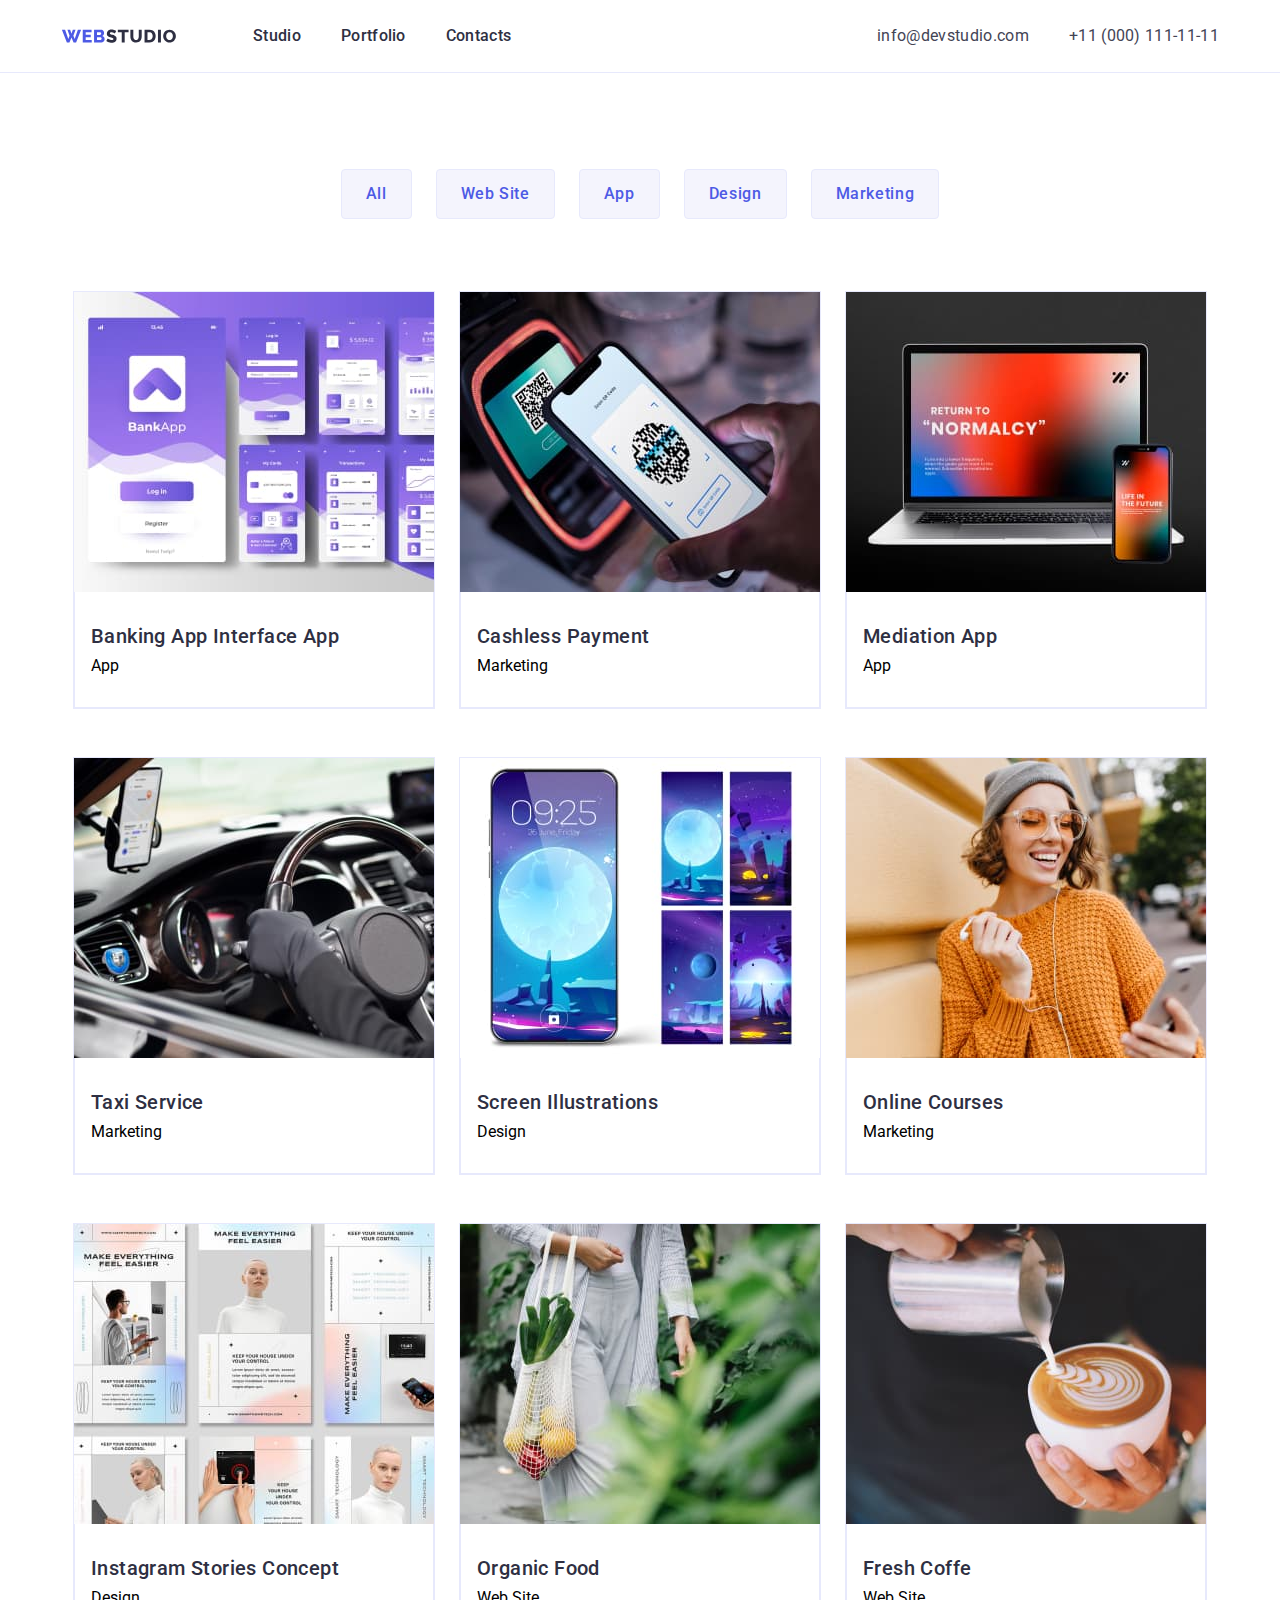
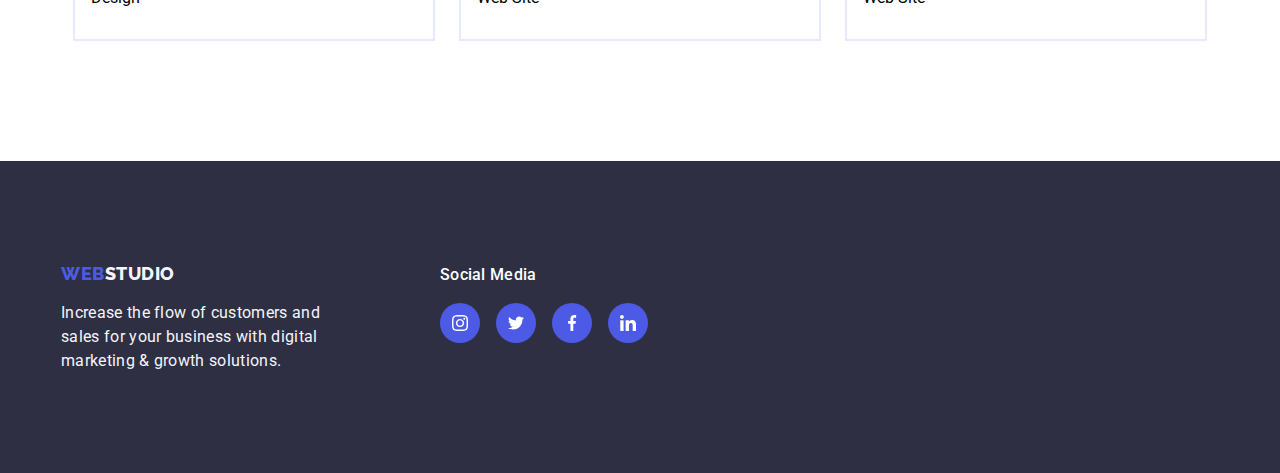
==== portfolio.html @ 30046973 "For checking" ====
<!DOCTYPE html>
<html lang="en">
	<head>
    <title>Judielyn GO-IT-Markup Homework 5</title>
		<meta name="description" content="Judielyn GO-IT-Markup Homework 5">
		<meta charset="utf-8">
        <link rel="stylesheet" href="css/styles.css">
        <link rel="preconnect" href="https://fonts.googleapis.com">
        <link rel="preconnect" href="https://fonts.gstatic.com" crossorigin>
        <link href="https://fonts.googleapis.com/css2?family=Raleway:wght@800&family=Roboto:wght@400;500;700&display=swap" rel="stylesheet">
        <link rel="stylesheet" href="https://cdnjs.cloudflare.com/ajax/libs/modern-normalize/2.0.0/modern-normalize.min.css" 
				integrity="sha512-4xo8blKMVCiXpTaLzQSLSw3KFOVPWhm/TRtuPVc4WG6kUgjH6J03IBuG7JZPkcWMxJ5huwaBpOpnwYElP/m6wg==" 
				crossorigin="anonymous" referrerpolicy="no-referrer">
    </head>
	<body>
		<header class="header">
            <div class="container main-header-container">
                <nav class="nav">
                    <a href="portfolio.html">
                        <img class="nav-logo" src="images/logo.svg" alt="Logo">
                    </a>
                    <ul class="nav-list list">
                        <li class="nav-list-item">
                            <a class="nav-list-item-link" href="index.html" >Studio</a>
                        </li>
                        <li class="nav-list-item">
                            <a class="nav-list-item-link" href="portfolio.html" >Portfolio</a>
                        </li>
                        <li class="nav-list-item">
                            <a class="nav-list-item-link" href="goit-markup-hw-02/" >Contacts</a>
                    </li>
                </ul>
            </nav>
                <address class="address">
                    <ul class="address-list list">
                        <li class="address-list-item">
                            <a class="address-list-item-link" href="mailto:info@devstudio.com" >info@devstudio.com</a>
                        </li>
                        <li class="address-list-item">
                            <a class="address-list-item-link" href="tel:+11(000)111-11-11" >+11 (000) 111-11-11</a>
                        </li>
                    </ul>
                </address>
            </div>
		</header>
		<!--main section-->
		<main>
            <!--Filters-->
            <section class="section portfolio">
                <div class="container portfolio-container">
                    <h2 class="section-portfolio-header-text" hidden>"Portfolio Filter"</h2>
                    <ul class="portfolio-projects-list list">
                        <li class="portfolio-list-item"><button class="portfolio-item-button" type="button" >All</button></li>
                        <li class="portfolio-list-item"><button class="portfolio-item-button" type="button" >Web Site</button></li>
                        <li class="portfolio-list-item"><button class="portfolio-item-button" type="button" >App</button></li>
                        <li class="portfolio-list-item"><button class="portfolio-item-button" type="button" >Design</button></li>
                        <li class="portfolio-list-item"><button class="portfolio-item-button" type="button" >Marketing</button></li>
                    </ul>
                </div>
            </section>
            <!--Section rows project1  cards-->
            <section class="section project">
                <div class="container project-container">
                    <h2 class="section-project1-header-text" hidden>Project1 Lists</h2>
                    <ul class = "section-projects-list list">
                        <li class="section-project-list-item">
                            <div class="list-item-container">
                                <div class="container-figure">
                                    <figure class="our-projects-figure">
                                        <figcaption class="our-projects-figure-caption">
                                            14 Stylish and User-Friendly App Design Concepts · Task Manager App · Calorie Tracker App · Exotic Fruit Ecommerce App · Cloud Storage App
                                        </figcaption>
                                    </figure>
                                    <img class="section-image-project-row-card" src="images/row1-project-card1.jpg" alt="Banking App Interface App">
                            </div>
                            <div class="project-item-details">
                                <h3 class="section-project-header-text" >Banking App Interface App</h3>
                                <p class="sub-section-project-header-text">App</p>
                            </div>
                        </li>
                        <li class="section-project-list-item">
                            <figure class="our-projects-figure">
                                <figcaption class="our-projects-figure-caption">
                                    14 Stylish and User-Friendly App Design Concepts · Task Manager App · Calorie Tracker App · Exotic Fruit Ecommerce App · Cloud Storage App
                                </figcaption>
                            </figure>
                            <img class="section-image-project-row-card" src="images/row1-project-card2.jpg" alt="Cashless Payment">
                            <div class="project-item-details">
                                <h3 class="section-project-header-text">Cashless Payment</h3>
                                <p class="sub-section-project-header-text">Marketing</p>
                            </div>
                        </li>
                        <li class="section-project-list-item">
                            <figure class="our-projects-figure">
                                <figcaption class="our-projects-figure-caption">
                                    14 Stylish and User-Friendly App Design Concepts · Task Manager App · Calorie Tracker App · Exotic Fruit Ecommerce App · Cloud Storage App
                                </figcaption>
                            </figure>
                            <img class="section-image-project-row-card" src="images/row1-project-card3.jpg" alt="Cashless Payment">
                            <div class="project-item-details">
                                <h3 class="section-project-header-text">Mediation App</h3>
                                <p class= "sub-section-project-header-text">App</p>
                            </div>
                    </li>
                    <li class="section-project-list-item">
                        <figure class="our-projects-figure">
                            <figcaption class="our-projects-figure-caption">
                                14 Stylish and User-Friendly App Design Concepts · Task Manager App · Calorie Tracker App · Exotic Fruit Ecommerce App · Cloud Storage App
                            </figcaption>
                        </figure>
                        <img class="section-image-project-row-card" src="images/row2-project-card1.jpg" alt="Taxi Service">
                        <div class="project-item-details">
                            <h3 class="section-project-header-text">Taxi Service</h3>
                            <p class="sub-section-project-header-text">Marketing</p>
                        </div>
                    </li>
                    <li class="section-project-list-item">
                        <figure class="our-projects-figure">
                            <figcaption class="our-projects-figure-caption">
                                14 Stylish and User-Friendly App Design Concepts · Task Manager App · Calorie Tracker App · Exotic Fruit Ecommerce App · Cloud Storage App
                            </figcaption>
                        </figure>
                        <img class="section-image-project-row-card" src="images/row2-project-card2.jpg" alt="Screen Illustrations">
                        <div class="project-item-details">
                            <h3 class="section-project-header-text">Screen Illustrations</h3>
                            <p class="sub-section-project-header-text">Design</p>
                        </div>
                    </li>
                    <li class="section-project-list-item">
                        <figure class="our-projects-figure">
                            <figcaption class="our-projects-figure-caption">
                                14 Stylish and User-Friendly App Design Concepts · Task Manager App · Calorie Tracker App · Exotic Fruit Ecommerce App · Cloud Storage App
                            </figcaption>
                        </figure>
                        <img class="section-image-project-row-card" src="images/row2-project-card3.jpg" alt="Online Courses">
                        <div class="project-item-details">
                            <h3 class="section-project-header-text">Online Courses</h3>
                            <p class="sub-section-project-header-text">Marketing</p>
                        </div>
                    </li>
                    <li class="section-project-list-item">
                        <figure class="our-projects-figure">
                            <figcaption class="our-projects-figure-caption">
                                14 Stylish and User-Friendly App Design Concepts · Task Manager App · Calorie Tracker App · Exotic Fruit Ecommerce App · Cloud Storage App
                            </figcaption>
                        </figure>
                        <img class="section-image-project-row-card" src="images/row3-project-card1.jpg" alt="Instagram Stories Concept">
                        <div class="project-item-details">
                            <h3 class="section-project-header-text">Instagram Stories Concept</h3>
                            <p class="sub-section-project-header-text">Design</p>
                        </div>  
                    </li>
                    <li class="section-project-list-item">
                        <figure class="our-projects-figure">
                            <figcaption class="our-projects-figure-caption">
                                14 Stylish and User-Friendly App Design Concepts · Task Manager App · Calorie Tracker App · Exotic Fruit Ecommerce App · Cloud Storage App
                            </figcaption>
                        </figure>
                        <img class="section-image-project-row-card" src="images/row3-project-card2.jpg" alt="Organic Food">
                        <div class="project-item-details">
                            <h3 class="section-project-header-text">Organic Food</h3>
                            <p class="sub-section-project-header-text">Web Site</p>
                        </div>
                    </li>
                    <li class="section-project-list-item">
                        <figure class="our-projects-figure">
                            <figcaption class="our-projects-figure-caption">
                                14 Stylish and User-Friendly App Design Concepts · Task Manager App · Calorie Tracker App · Exotic Fruit Ecommerce App · Cloud Storage App
                            </figcaption>
                        </figure>
                        <img class="section-image-project-row-card" src="images/row3-project-card3.jpg" alt="Fresh Coffe">
                        <div class="project-item-details">
                            <h3 class="section-project-header-text">Fresh Coffe</h3>
                            <p class="sub-section-project-header-text">Web Site</p>
                        </div>
                    </li>
                    </ul>
                </div>
            </section>
            <!--Section rows project2  cards-->
            <section class="section projects2">
                <div class="container project2-container">
                    <h2 class="section-project2-header-text" hidden>Project2 Lists</h2>
                    <ul class = "section-projects-list list">
                    </ul>
                </div>
            </section>
        <!--Section rows project3  cards-->
        <section class="section projects3">
            <div class="container project3-container">
                <h2 class="section-project3-header-text" hidden>Project3 Lists</h2>
                <ul class = "section-projects-list list">
                
                </ul>
            </div>
        </section>
	</main>	
	<!--footer section-->
    <footer class="footer">
        <div class="container footer-container">
                <div class="footer-details">
                    <a href="index.html"></a>
                    <span class="span-web">WEB</span><span class="span-studio">STUDIO</span>
                    </a>
                    <p class="footer-text">
                        Increase the flow of customers and <br>
                        sales for your business with digital <br>
                        marketing & growth solutions.
                    </p>
                </div>
                <div class="footer-social-links">
                    <h2 class="social-media"> Social Media </h2>
                    <ul class="footer-social-media-list list ">
                        <li class="footer-social-media-item">
                            <a href="#" class="footer-social-media-icon-link">
                                <svg class="footer-social-icon" width="24" height="24">
                                    <use href="./icon.svg#instagram"></use>
                                </svg>
                            </a>
                        </li>
                        <li class="footer-social-media-icon">
                            <a href="#" class="footer-social-media-icon-link">
                                <svg  class="footer-social-icon"width="24" height="24">
                                    <use href="./icon.svg#twitter"></use>
                                </svg>
                            </a>
                            </li>
                            <li class="footer-social-media-icon">
                            <a href="#" class="footer-social-media-icon-link">
                                <svg class="footer-social-icon" width="24" height="24">
                                    <use href="./icon.svg#facebook"></use>
                                </svg>
                            </a>
                            </li>
                            <li class="footer-social-media-icon">
                            <a href="#" class="footer-social-media-icon-link">
                                <svg class="footer-social-icon" width="24" height="24">
                                    <use href="./icon.svg#linkedin"></use>
                                </svg>
                            </a>
                        </li>
                    </ul>
                </div>
            </div>
        </footer>
        <div class="modal is-hidden" data-modal>
			<div class="modal-content">
				<button type="button" class="modal-close" data-modal-close>
					<svg class="modal-close-icon" width="8" height="8">
					<use href="./icon.svg#icon-close"></use>
					</svg>
				</button>
			</div>
		</div>
		<!-- MODAL SCRIPT -->
		<script src="./js/modal.js"></script>
	</body>
</html>
---- css/styles.css ----
* {
    margin: 0;
    padding: 0;
    box-sizing: border-box;
}
body {
    font-family: "Roboto", sans-serif;
    background-color: rgba (255, 255, 255, 1);
}
ul {
    list-style: none;
}
a {
    text-decoration: none;
}
button {
    font-family: inherit;
    border: unset;
    outline: none;
    cursor: pointer;
}
address {
    font-size: normal;
} 
img {
    display: block;
    width: 100%;
}

figure{
    margin: 0px;
}
:root {
--iris: #4D5AE5;
--ocean: #404BBF;
--navy-blue: #2E2F42;
--green: #31D0AA;
--slate: #434455;
--light-slate: #8E8F99;
--cornflower: #E7E9FC;
--cloud: #F4F4FD;
--navy-blue-modal: #2E2F42;
--grey :#2E2F42;
--white :#FFFFFF;
--dairy :#FCFCFC;
--transition-duration : 250ms;
}
.container {
    width: 1158px;
    margin: 0 auto;
}
.main-header-container {
    display: flex;
    justify-content: space-between;
}
.header {
    background-color: var(--white);
    border-bottom: 1px solid var(--cornflower);
    padding: 24px 0;
}
.nav {
    display: inline-flex;
    gap: 76px;
}
.nav-list {
    display: flex;
    gap: 40px;
}
.nav-list-item-link { 
    color: var(--navy-blue);
    font-size: 16px;
    font-weight: 500;
    line-height: 1.5em;
    letter-spacing: 0.32px;
}
.nav-list-item {
    position: relative;
}
.nav-list-item-link::after {
    content: ' ';
    height: 4px;
    width: 0px;
    background-color: var(--ocean);
    border-radius: 2px;
    position: absolute;
    left: 0;
    bottom: -25px;
}
.nav-list-item:hover .nav-list-item-link::after {
    width: 100%;
}
.nav-list-item:hover .nav-list-item-link {
    color: var(--ocean);
}
.address-list-item-link:hover,
.address-list-item-link:focus {
    color: var(--ocean);
}
.address-list-item-link {
    color: var(--slate);
    font-size: 16px;
    font-style: normal;
    line-height: 1.5em;
    letter-spacing: 0.32px;
}
.address-list {
    display: flex;
    gap: 40px;
} 
.hero {
    background: var(--grey);
    padding: 188px 0;
    background-image: linear-gradient(rgba(46, 47, 66, 0.7), rgba(46, 47, 66, 0.7)), url(../images/people-office.jpg);
    background-repeat: no-repeat;
    background-position: center;
    background-size: cover;
    overflow: hidden;
}
.hero-heading {
    background: var(--navyblue);
    color: var(--white);
    font-size: 56px;
    line-height: 1.07143em;
    letter-spacing: 1.12px;
    text-align: center;
    margin-bottom: 48px;
}
.hero-cta {
    border-radius: 4px;
    background: var(--iris);
    color: var(--white);
    box-shadow: 0px 4px 4px 0px rgba(0, 0, 0, 0.15);    
    font-size: 16px;
    font-weight: 500;
    line-height: 1.5em;
    letter-spacing: 0.64px;
    padding: 16px 32px;
    gap: 10px;
    display: flex;
    justify-content: center;
    align-items: center;
    margin: 0 auto;
}
.hero-cta:hover{
background-color: var(--ocean);
}
.feature {
    background-color: var(--white);
    color: var(--navy-blue); 
    padding-top: 120px;
    padding-bottom: 120px;
}
.icon-feature {
        background: var(--cloud);
        border-radius: 4px;
        width: 264px;
        height: 112px;
        padding: 24px 100px ;
        stroke-width: 0;
        stroke: currentColor;
        fill: currentColor;
}  
.feature-list {
    display: flex;
    gap: 24px;
}
.feature-text {
    background-color: var(--white);
    color: var(--navyblue);
    font-size: 20px;
    font-weight: 500;
    line-height: 1.2em;
    letter-spacing: 0.4px;
    margin-bottom: 8px;
}
.sub-feature-text {
    color: var(--slate);
    font-size: 16px;
    line-height: 1.5em;
    letter-spacing: 0.32px;
    width: 264px;
}
.product {
    background-color: var(--white);
    padding-top: 0;
    padding-bottom: 120px;
}
.product-header-text{
    background-color: var(--white);
    color: var(--slate);
    font-size: 36px;
    line-height: 1.111111em;
    letter-spacing: 0.72px;
    text-transform: capitalize;
    text-align: center;
}
.product-list {
    display: inline-flex;
    margin-top: 72px;
    gap: 24px;
}
.team {
    background-color: var(--cloud);  
    padding-top: 120px;
    padding-bottom: 120px;
}
.icon-team {
    display: flex;
    justify-content: center;
    gap: 24px;
    margin-top: 8px;
}
.team-social-media-icon-link{
    display: flex;
    align-items: center;
    justify-content: center;
    width: 40px;
    height: 40px;
    background-color:var(--iris) ;
    border-radius: 50%;
    fill: var(--white);
}
.team-social-media-icon-link:hover {
    background-color: var(--ocean);
}
.team-header-text-title {
    color: var(--slate);
    font-size: 36px;
    line-height: 1.111111em;
    letter-spacing: 0.72px;
    text-transform: capitalize;
    text-align: center;
    margin-bottom: 72px;
}
.team-list {
    display: flex;
    gap: 24px;
}
.team-list-item{
    background-color: var(--white);
    border-radius: 0px 0px 4px 4px;
    background: var(--white);
    box-shadow: 0px 2px 1px 0px rgba(46, 47, 66, 0.08), 
                        0px 1px 1px 0px rgba(46, 47, 66, 0.16), 
                        0px 1px 6px 0px rgba(46, 47, 66, 0.08);
}
.team-header-name {
    color: var(--navy-blue);
    font-size: 20px;
    font-weight: 500;
    line-height: 1.2em;
    letter-spacing: 0.4px;
    text-align: center;
    margin-bottom: 8px;
}
.team-item-details {
    padding:32px 16px
}
.team-item-position {
    color: var(--slate);
    font-size: 16px;
    line-height: 1.5em;
    letter-spacing: 0.32px;
    text-align: center;
}
.customer {
    padding-top: 120px;
    padding-bottom: 120px;
}
.customer-header-title {
color: var(--navyblue);
text-align: center;
font-size: 36px;
line-height: 1.11111em;
letter-spacing: 0.72px;
text-transform: capitalize;
margin-bottom: 72px;
}
.customer-list-item {
    border-radius: 4px;
    border: 1px solid var(--light-slate);
    transition: color 250ms cubic-bezier(0.4, 0, 0.2, 1);
}
.customer-list {
    display: flex;
    justify-content: center;
    gap: 24px;
}
.customer-list-icon-link  {
    display: flex;
    justify-content: center;
    align-items: center;
    color: var(--light-slate);
}
.customer-list-item:hover {
    border-color: var(--ocean);
}
.customer-list-item:hover 
.customer-list-icon-link {
    color: var(--ocean);
}
.customer-icon {
    padding: 16px 32px;
    fill: currentColor;
}




.portfolio {
    padding-top: 96px;
    padding-bottom: 72px;
}
.portfolio-item-button {
    border-radius: 4px;
    border: 1px solid var(--cornflower);
    background: var(--cloud);
    color: var(--iris);
    font-size: 16px;
    font-weight: 500;
    line-height: 1.5em;
    letter-spacing: 0.64px;
    padding: 12px 24px;
}
.portfolio-projects-list {
    display: flex;
    gap: 24px;
    justify-content: center;
}
.project {
    padding-bottom: 120px;
}








/* 
.our-projects-figure {
    display: block;
    transition: box-shadow 250ms cubic-bezier(0.4, 0, 0.2, 1);
}
.our-projects-figure:hover 
.our-projects-figure:focus {
    box-shadow: 0px 1px 6px rgba(46, 47, 66, 0.08),
    0px 1px 1px rgba(46, 47, 66, 0.16), 0px 2px 1px rgba(46, 47, 66, 0.08)
}
.our-project-figure:hover .our-projects-figure-caption
.our-projects-figure:focus .our-projects-figure-caption {
    transform: translateY(0%);
}
.container-figure {
    width: 100%;
    height: 100%;
    object-fit: cover;
    object-position: center;
}
.our-projects-figure-caption {
    transform: translateY(100%)
} */
/* hw5 */
.section-project-list-item{
    position: relative;
    border: 1px solid var(--cornflower);
    background: var(--white);
    overflow: hidden;
    display: block;
}

/* hw5 */ 
.section-project-list-item:hover figcaption{
    transform: translateY(-120px); 
}
/* hw5 */
.our-projects-figure figcaption{
    position: absolute;
    top: 0px;
    left: 0px;

    width: 100%;
    height: 100%;
    background-color: var(--iris);
    padding: 0px 32px;
    color: var(--cloud);

    object-fit: cover;
    object-position: center;

    text-align: left;
    align-items: center;
    display: flex;
    transition: transform var(--transition-duration) cubic-bezier(0.4, 0, 0.2, 1);
    transform: translateY(100%); 
    will-change: transform;
    font-size: 16px;
    font-weight: 400;
    line-height: 1.5em; 
    letter-spacing: 0.32px;
}

.section-projects-list {
    /* gap: 8px; */
    display: flex;
    flex-wrap: wrap;
    justify-content: center;
    row-gap: 48px;
    column-gap: 24px;
}

/* .section-project-list-item:nth-child(n+4) {
} */

.project-item-details {
    padding: 32px 16px;
    border: 1px solid var(--cornflower);
    border-top: unset;
} 

.section-project-list-item {
    background: var(--white);
}

.section-project-list-item:hover
.project-item-details {
    border: unset;
}

.section-project-list-item:hover {
    box-shadow: 0px 2px 1px 0px rgba(46, 47, 66, 0.08), 
                            0px 1px 1px 0px rgba(46, 47, 66, 0.16), 
                            0px 1px 6px 0px rgba(46, 47, 66, 0.08);
    border: 1px solid var(--cloud);
}

.section-project-header-text {
    color: var(--navy-blue);
    font-size: 20px;
    font-weight: 500;
    line-height: 1.2em;
    letter-spacing: 0.4px;
    margin-bottom: 8px;
}
.section-project
.sub-section-project-header-text {
        font-size: 16px;
        color: var(--slate);
        line-height: 1.5em;
        letter-spacing: 0.32px;
}
.portfolio-item-button:hover {
    background: var(--ocean);
    box-shadow:  0px 2px 2px 0px rgba(0, 0, 0, 0.12), 
                            0px 2px 1px 0px rgba(0, 0, 0, 0.08), 
                            0px 3px 1px 0px rgba(0, 0, 0, 0.10);
    color: var(--white);
    border-color: var(--ocean);
}

.footer-text {
    color: var(--cloud);
    font-size: 16px;
    line-height: 1.5em; 
    letter-spacing: 0.32px;
    text-align: left;
    margin-top: 17.5px;
}
.footer {
    background: var(--navy-blue);
    padding-top: 101.5px;
    padding-bottom: 100px;

}
.span-web {
    color: var(--iris);
    font-family: Raleway;
    font-size: 18px;
    font-weight: 800;
    line-height: 1.16667em; 
    letter-spacing: 0.54px;
    text-transform: uppercase;
    
}
.span-studio {
    color: var(--cloud);
    font-family: Raleway;
    font-size: 18px;
    font-weight: 800;
    line-height: 1.16667em;
    letter-spacing: 0.54px;
    text-transform: uppercase;
}
.social-media {
color: var(--white);
font-size: 16px;
font-weight: 500;
line-height: 1.5em;
letter-spacing: 0.32px;
margin-bottom: 16px;
}
.footer-container {
    display: flex;
}
.footer-social-links {
    margin-left: 120px;
}
.footer-social-media-list {
    display: flex;
    align-items: center;
    justify-content: center;
    gap: 16px;
    margin-top: 8px;
}
.footer-social-media-icon-link {
    display: flex;
    align-items: center;
    justify-content: center;
    width: 40px; 
    height: 40px; 
    fill: var(--white); 
    border-radius: 50%;
    background-color: var(--iris);
}
.footer-social-icon {
    padding: 4px 4px;
}
.footer-social-media-icon-link:hover {
    background-color: var(--green);
}
.modal {
    position: fixed;
    display: flex;
    align-items: center;
    justify-content: center;
    height: 100%;
    width: 100%;
    top: 0px;
    left: 0px; 
    pointer-events: auto;
    opacity: 1; /* visible */
    /* transition: visibility var(--transition-duration) ; */
    transition-property: visibility, opacity;
    transition-duration: var(--transition-duration);
    transform: none;
}

.modal.is-hidden{
    visibility: hidden;
    opacity: 0; /* if hidden*/
    pointer-events: none;
}

.modal.is-hidden .modal-content{
    transform: translateY(-20px) cubic-bezier(0.4, 0, 0.2, 1);;
    transform: scale(0.5) cubic-bezier(0.4, 0, 0.2, 1);;
}

.modal-content{
    position: relative;
    width: 528px;
    height: 580px;
    padding: 24px;

    border-radius: 4px;
    background: var(--dairy);
    box-shadow: 0px 2px 1px 0px rgba(0, 0, 0, 0.20), 
                0px 1px 3px 0px rgba(0, 0, 0, 0.12), 
                0px 1px 1px 0px rgba(0, 0, 0, 0.14);
    
    transform: none;
    transition: transform var(--transition-duration) cubic-bezier(0.4, 0, 0.2, 1);
}

.modal-close {
    display: flex;
    align-items: center;
    justify-content: center;
    background-color: var(--cornflower);
    border: 0px;
    border-radius: 50px;
    width: 30px;
    height: 30px; 

    position: absolute;
    left: 100%;
    top: 0px;
    
    cursor: pointer;
    transition: color var(--transition-duration) cubic-bezier(0.4, 0, 0.2, 1); 
}
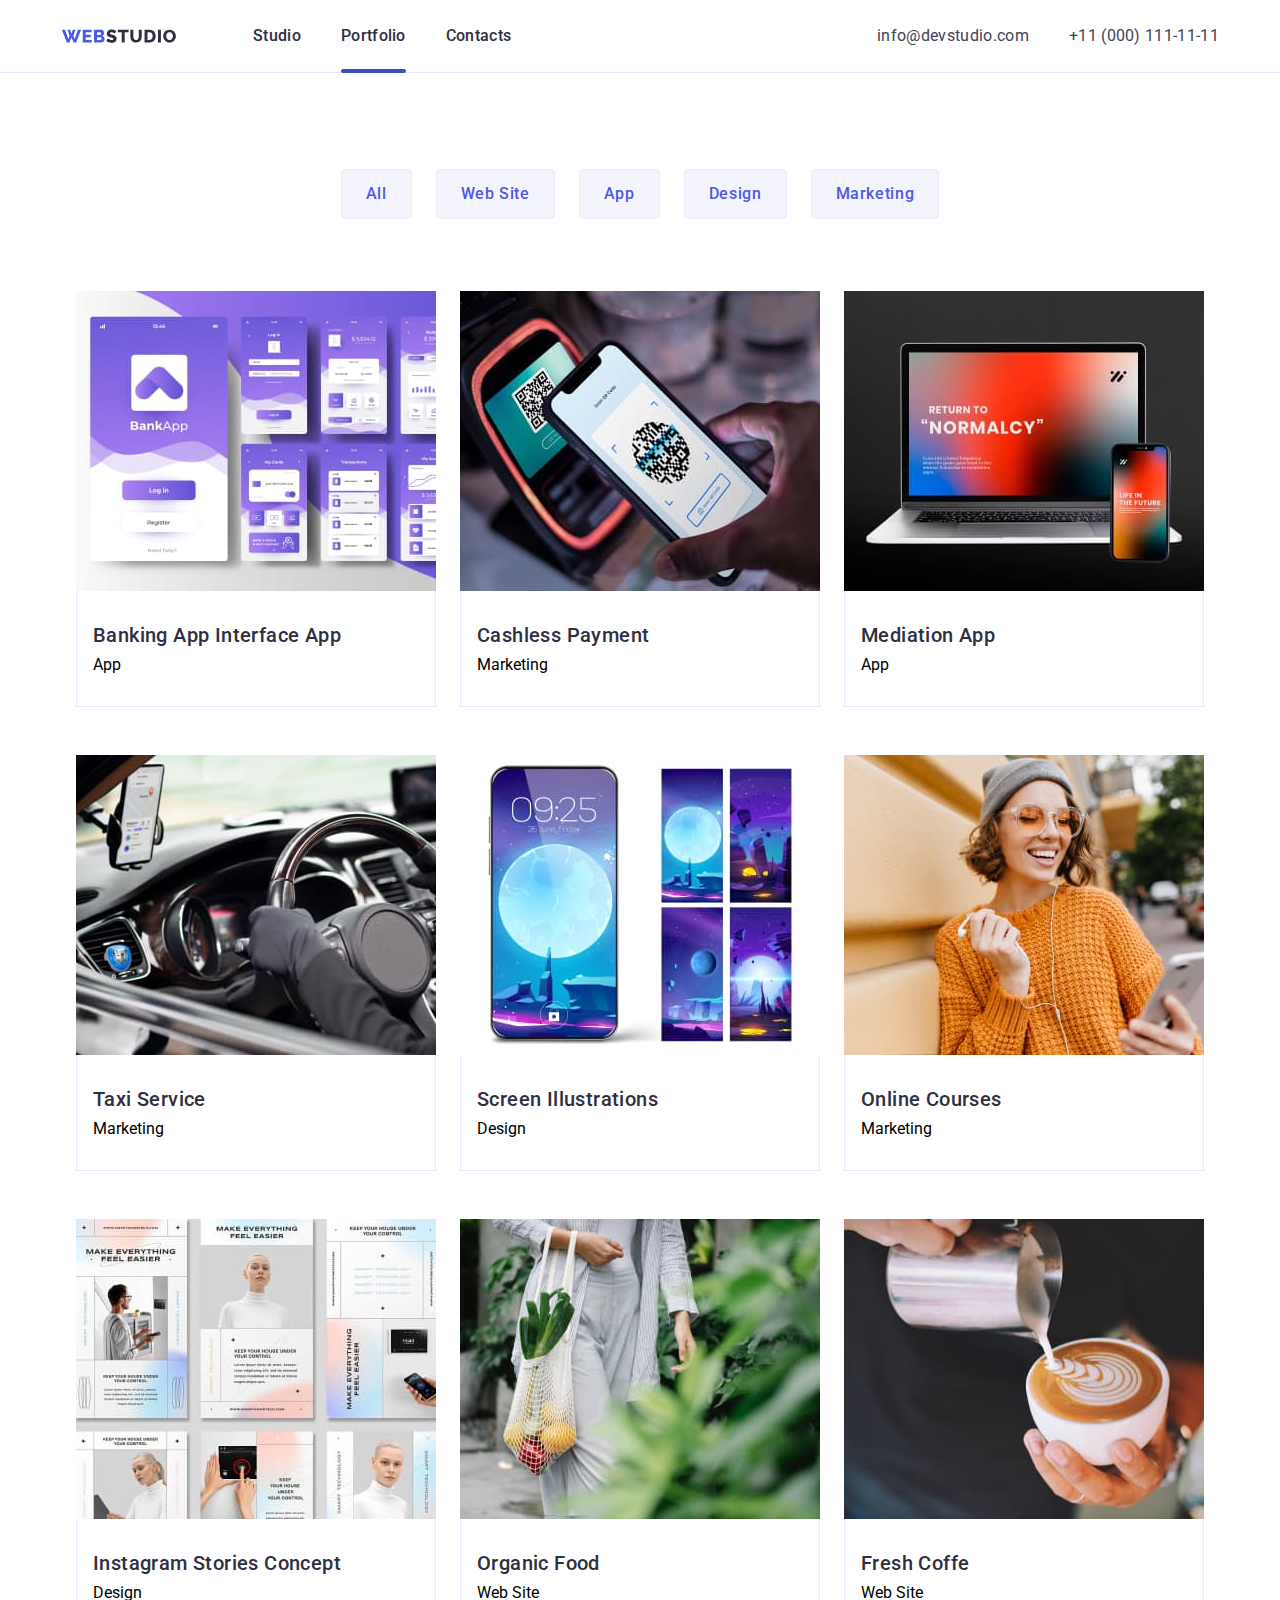
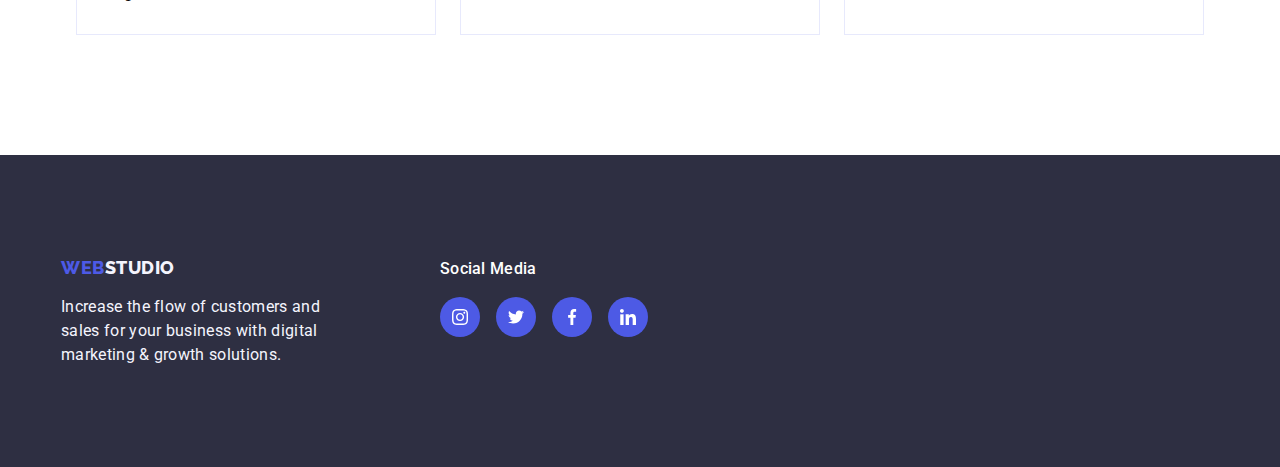
==== commit 3e5419db: "Update for refinement" ====
--- a/portfolio.html
+++ b/portfolio.html
@@ -24,7 +24,7 @@
                             <a class="nav-list-item-link" href="index.html" >Studio</a>
                         </li>
                         <li class="nav-list-item">
-                            <a class="nav-list-item-link" href="portfolio.html" >Portfolio</a>
+                            <a class="nav-list-item-link active" href="portfolio.html" >Portfolio</a>
                         </li>
                         <li class="nav-list-item">
                             <a class="nav-list-item-link" href="goit-markup-hw-02/" >Contacts</a>
@@ -65,13 +65,14 @@
                     <ul class = "section-projects-list list">
                         <li class="section-project-list-item">
                             <div class="list-item-container">
-                                <div class="container-figure">
+                                <div class="container-figure-wrapper">
                                     <figure class="our-projects-figure">
                                         <figcaption class="our-projects-figure-caption">
                                             14 Stylish and User-Friendly App Design Concepts · Task Manager App · Calorie Tracker App · Exotic Fruit Ecommerce App · Cloud Storage App
                                         </figcaption>
+                                        <img class="section-image-project-row-card" src="images/row1-project-card1.jpg" alt="Banking App Interface App">
                                     </figure>
-                                    <img class="section-image-project-row-card" src="images/row1-project-card1.jpg" alt="Banking App Interface App">
+                                </div>
                             </div>
                             <div class="project-item-details">
                                 <h3 class="section-project-header-text" >Banking App Interface App</h3>
@@ -79,96 +80,112 @@
                             </div>
                         </li>
                         <li class="section-project-list-item">
+                            <div class="container-figure-wrapper">
                             <figure class="our-projects-figure">
                                 <figcaption class="our-projects-figure-caption">
                                     14 Stylish and User-Friendly App Design Concepts · Task Manager App · Calorie Tracker App · Exotic Fruit Ecommerce App · Cloud Storage App
                                 </figcaption>
+                                <img class="section-image-project-row-card" src="images/row1-project-card2.jpg" alt="Cashless Payment">
                             </figure>
-                            <img class="section-image-project-row-card" src="images/row1-project-card2.jpg" alt="Cashless Payment">
+                            </div>
                             <div class="project-item-details">
                                 <h3 class="section-project-header-text">Cashless Payment</h3>
                                 <p class="sub-section-project-header-text">Marketing</p>
                             </div>
                         </li>
                         <li class="section-project-list-item">
-                            <figure class="our-projects-figure">
-                                <figcaption class="our-projects-figure-caption">
-                                    14 Stylish and User-Friendly App Design Concepts · Task Manager App · Calorie Tracker App · Exotic Fruit Ecommerce App · Cloud Storage App
-                                </figcaption>
-                            </figure>
-                            <img class="section-image-project-row-card" src="images/row1-project-card3.jpg" alt="Cashless Payment">
+                            <div class="container-figure-wrapper">
+                                <figure class="our-projects-figure">
+                                    <figcaption class="our-projects-figure-caption">
+                                        14 Stylish and User-Friendly App Design Concepts · Task Manager App · Calorie Tracker App · Exotic Fruit Ecommerce App · Cloud Storage App
+                                    </figcaption>
+                                    <img class="section-image-project-row-card" src="images/row1-project-card3.jpg" alt="Mediation App">
+                                </figure>
+                            </div>
                             <div class="project-item-details">
                                 <h3 class="section-project-header-text">Mediation App</h3>
                                 <p class= "sub-section-project-header-text">App</p>
                             </div>
                     </li>
                     <li class="section-project-list-item">
-                        <figure class="our-projects-figure">
-                            <figcaption class="our-projects-figure-caption">
-                                14 Stylish and User-Friendly App Design Concepts · Task Manager App · Calorie Tracker App · Exotic Fruit Ecommerce App · Cloud Storage App
-                            </figcaption>
-                        </figure>
-                        <img class="section-image-project-row-card" src="images/row2-project-card1.jpg" alt="Taxi Service">
+                        <div class="container-figure-wrapper">
+                        <figure class="our-projects-figure">
+                            <figcaption class="our-projects-figure-caption">
+                                14 Stylish and User-Friendly App Design Concepts · Task Manager App · Calorie Tracker App · Exotic Fruit Ecommerce App · Cloud Storage App
+                            </figcaption>
+                            <img class="section-image-project-row-card" src="images/row2-project-card1.jpg" alt="Taxi Service">
+                        </figure>
+                        </div>
                         <div class="project-item-details">
                             <h3 class="section-project-header-text">Taxi Service</h3>
                             <p class="sub-section-project-header-text">Marketing</p>
                         </div>
                     </li>
                     <li class="section-project-list-item">
-                        <figure class="our-projects-figure">
-                            <figcaption class="our-projects-figure-caption">
-                                14 Stylish and User-Friendly App Design Concepts · Task Manager App · Calorie Tracker App · Exotic Fruit Ecommerce App · Cloud Storage App
-                            </figcaption>
-                        </figure>
-                        <img class="section-image-project-row-card" src="images/row2-project-card2.jpg" alt="Screen Illustrations">
+                        <div class="container-figure-wrapper">
+                        <figure class="our-projects-figure">
+                            <figcaption class="our-projects-figure-caption">
+                                14 Stylish and User-Friendly App Design Concepts · Task Manager App · Calorie Tracker App · Exotic Fruit Ecommerce App · Cloud Storage App
+                            </figcaption>
+                            <img class="section-image-project-row-card" src="images/row2-project-card2.jpg" alt="Screen Illustrations">
+                        </figure>
+                        </div>
                         <div class="project-item-details">
                             <h3 class="section-project-header-text">Screen Illustrations</h3>
                             <p class="sub-section-project-header-text">Design</p>
                         </div>
                     </li>
                     <li class="section-project-list-item">
-                        <figure class="our-projects-figure">
-                            <figcaption class="our-projects-figure-caption">
-                                14 Stylish and User-Friendly App Design Concepts · Task Manager App · Calorie Tracker App · Exotic Fruit Ecommerce App · Cloud Storage App
-                            </figcaption>
-                        </figure>
-                        <img class="section-image-project-row-card" src="images/row2-project-card3.jpg" alt="Online Courses">
+                        <div class="container-figure-wrapper">
+                        <figure class="our-projects-figure">
+                            <figcaption class="our-projects-figure-caption">
+                                14 Stylish and User-Friendly App Design Concepts · Task Manager App · Calorie Tracker App · Exotic Fruit Ecommerce App · Cloud Storage App
+                            </figcaption>
+                            <img class="section-image-project-row-card" src="images/row2-project-card3.jpg" alt="Online Courses">
+                        </figure>
+                    </div>
                         <div class="project-item-details">
                             <h3 class="section-project-header-text">Online Courses</h3>
                             <p class="sub-section-project-header-text">Marketing</p>
                         </div>
                     </li>
                     <li class="section-project-list-item">
-                        <figure class="our-projects-figure">
-                            <figcaption class="our-projects-figure-caption">
-                                14 Stylish and User-Friendly App Design Concepts · Task Manager App · Calorie Tracker App · Exotic Fruit Ecommerce App · Cloud Storage App
-                            </figcaption>
-                        </figure>
-                        <img class="section-image-project-row-card" src="images/row3-project-card1.jpg" alt="Instagram Stories Concept">
+                        <div class="container-figure-wrapper">
+                        <figure class="our-projects-figure">
+                            <figcaption class="our-projects-figure-caption">
+                                14 Stylish and User-Friendly App Design Concepts · Task Manager App · Calorie Tracker App · Exotic Fruit Ecommerce App · Cloud Storage App
+                            </figcaption>
+                            <img class="section-image-project-row-card" src="images/row3-project-card1.jpg" alt="Instagram Stories Concept">
+                        </figure>
+                        </div>
                         <div class="project-item-details">
                             <h3 class="section-project-header-text">Instagram Stories Concept</h3>
                             <p class="sub-section-project-header-text">Design</p>
                         </div>  
                     </li>
                     <li class="section-project-list-item">
-                        <figure class="our-projects-figure">
-                            <figcaption class="our-projects-figure-caption">
-                                14 Stylish and User-Friendly App Design Concepts · Task Manager App · Calorie Tracker App · Exotic Fruit Ecommerce App · Cloud Storage App
-                            </figcaption>
-                        </figure>
-                        <img class="section-image-project-row-card" src="images/row3-project-card2.jpg" alt="Organic Food">
+                        <div class="container-figure-wrapper">
+                        <figure class="our-projects-figure">
+                            <figcaption class="our-projects-figure-caption">
+                                14 Stylish and User-Friendly App Design Concepts · Task Manager App · Calorie Tracker App · Exotic Fruit Ecommerce App · Cloud Storage App
+                            </figcaption>
+                            <img class="section-image-project-row-card" src="images/row3-project-card2.jpg" alt="Organic Food">
+                        </figure>
+                        </div>
                         <div class="project-item-details">
                             <h3 class="section-project-header-text">Organic Food</h3>
                             <p class="sub-section-project-header-text">Web Site</p>
                         </div>
                     </li>
                     <li class="section-project-list-item">
-                        <figure class="our-projects-figure">
-                            <figcaption class="our-projects-figure-caption">
-                                14 Stylish and User-Friendly App Design Concepts · Task Manager App · Calorie Tracker App · Exotic Fruit Ecommerce App · Cloud Storage App
-                            </figcaption>
-                        </figure>
-                        <img class="section-image-project-row-card" src="images/row3-project-card3.jpg" alt="Fresh Coffe">
+                        <div class="container-figure-wrapper">
+                        <figure class="our-projects-figure">
+                            <figcaption class="our-projects-figure-caption">
+                                14 Stylish and User-Friendly App Design Concepts · Task Manager App · Calorie Tracker App · Exotic Fruit Ecommerce App · Cloud Storage App
+                            </figcaption>
+                            <img class="section-image-project-row-card" src="images/row3-project-card3.jpg" alt="Fresh Coffe">
+                        </figure>
+                        </div>
                         <div class="project-item-details">
                             <h3 class="section-project-header-text">Fresh Coffe</h3>
                             <p class="sub-section-project-header-text">Web Site</p>
--- a/css/styles.css
+++ b/css/styles.css
@@ -26,7 +26,6 @@
     display: block;
     width: 100%;
 }
-
 figure{
     margin: 0px;
 }
@@ -72,6 +71,8 @@
     font-weight: 500;
     line-height: 1.5em;
     letter-spacing: 0.32px;
+    transition: color var(--transition-duration) 
+                    cubic-bezier(0.4, 0, 0.2, 1);
 }
 .nav-list-item {
     position: relative;
@@ -85,6 +86,8 @@
     position: absolute;
     left: 0;
     bottom: -25px;
+    transition: width var(--transition-duration) 
+                        cubic-bezier(0.4, 0, 0.2, 1);
 }
 .nav-list-item:hover .nav-list-item-link::after {
     width: 100%;
@@ -95,7 +98,13 @@
 .address-list-item-link:hover,
 .address-list-item-link:focus {
     color: var(--ocean);
-}
+    transition: color var(--transition-duration) 
+                        cubic-bezier(0.4, 0, 0.2, 1); 
+}
+.nav-list-item-link:hover::after, .active::after {
+    width: 100%;
+}
+
 .address-list-item-link {
     color: var(--slate);
     font-size: 16px;
@@ -143,6 +152,8 @@
 }
 .hero-cta:hover{
 background-color: var(--ocean);
+transition: background-color var(--transition-duration) 
+                    cubic-bezier(0.4, 0, 0.2, 1);
 }
 .feature {
     background-color: var(--white);
@@ -219,6 +230,8 @@
     background-color:var(--iris) ;
     border-radius: 50%;
     fill: var(--white);
+    transition: background-color var(--transition-duration) 
+                        cubic-bezier(0.4, 0, 0.2, 1);
 }
 .team-social-media-icon-link:hover {
     background-color: var(--ocean);
@@ -279,7 +292,7 @@
 .customer-list-item {
     border-radius: 4px;
     border: 1px solid var(--light-slate);
-    transition: color 250ms cubic-bezier(0.4, 0, 0.2, 1);
+    transition: border-color 250ms cubic-bezier(0.4, 0, 0.2, 1);
 }
 .customer-list {
     display: flex;
@@ -291,6 +304,7 @@
     justify-content: center;
     align-items: center;
     color: var(--light-slate);
+    transition: color 250ms cubic-bezier(0.4, 0, 0.2, 1);
 }
 .customer-list-item:hover {
     border-color: var(--ocean);
@@ -302,11 +316,8 @@
 .customer-icon {
     padding: 16px 32px;
     fill: currentColor;
-}
-
-
-
-
+    transition: fill 250ms cubic-bezier(0.4, 0, 0.2, 1);
+}
 .portfolio {
     padding-top: 96px;
     padding-bottom: 72px;
@@ -321,58 +332,56 @@
     line-height: 1.5em;
     letter-spacing: 0.64px;
     padding: 12px 24px;
+    transition: border-color 250ms cubic-bezier(0.4, 0, 0.2, 1),
+                background-color 250ms cubic-bezier(0.4, 0, 0.2, 1),
+                color 250ms cubic-bezier(0.4, 0, 0.2, 1);
 }
 .portfolio-projects-list {
     display: flex;
     gap: 24px;
     justify-content: center;
+}
+.portfolio-item-button:hover {
+    background: var(--ocean);
+    box-shadow:  0px 2px 2px 0px rgba(0, 0, 0, 0.12), 
+                            0px 2px 1px 0px rgba(0, 0, 0, 0.08), 
+                            0px 3px 1px 0px rgba(0, 0, 0, 0.10);
+    color: var(--white);
+    border-color: var(--ocean);
+
+
 }
 .project {
     padding-bottom: 120px;
 }
-
-
-
-
-
-
-
-
-/* 
-.our-projects-figure {
-    display: block;
-    transition: box-shadow 250ms cubic-bezier(0.4, 0, 0.2, 1);
-}
-.our-projects-figure:hover 
-.our-projects-figure:focus {
-    box-shadow: 0px 1px 6px rgba(46, 47, 66, 0.08),
-    0px 1px 1px rgba(46, 47, 66, 0.16), 0px 2px 1px rgba(46, 47, 66, 0.08)
-}
-.our-project-figure:hover .our-projects-figure-caption
-.our-projects-figure:focus .our-projects-figure-caption {
-    transform: translateY(0%);
-}
-.container-figure {
-    width: 100%;
-    height: 100%;
-    object-fit: cover;
-    object-position: center;
-}
-.our-projects-figure-caption {
-    transform: translateY(100%)
-} */
+.project-item-details {
+    padding: 32px 16px;
+    border: 1px solid var(--cornflower);
+    border-top: unset;
+
+} 
 /* hw5 */
 .section-project-list-item{
     position: relative;
-    border: 1px solid var(--cornflower);
+    /* border: 1px solid var(--cornflower); */
     background: var(--white);
-    overflow: hidden;
-    display: block;
+    /* overflow: hidden; */
 }
 
 /* hw5 */ 
 .section-project-list-item:hover figcaption{
-    transform: translateY(-120px); 
+    transform: translateY(0); 
+}
+.container-figure-wrapper {
+    position: relative;
+    overflow: hidden;
+}
+.our-projects-figure{
+    font-size: 16px;
+    font-weight: 400px;
+    line-height: 1.5em;
+    letter-spacing: 0.32px;
+    /* position: relative; */
 }
 /* hw5 */
 .our-projects-figure figcaption{
@@ -402,7 +411,6 @@
 }
 
 .section-projects-list {
-    /* gap: 8px; */
     display: flex;
     flex-wrap: wrap;
     justify-content: center;
@@ -410,14 +418,6 @@
     column-gap: 24px;
 }
 
-/* .section-project-list-item:nth-child(n+4) {
-} */
-
-.project-item-details {
-    padding: 32px 16px;
-    border: 1px solid var(--cornflower);
-    border-top: unset;
-} 
 
 .section-project-list-item {
     background: var(--white);
@@ -425,16 +425,16 @@
 
 .section-project-list-item:hover
 .project-item-details {
-    border: unset;
+    /* border: unset; */
 }
 
 .section-project-list-item:hover {
     box-shadow: 0px 2px 1px 0px rgba(46, 47, 66, 0.08), 
                             0px 1px 1px 0px rgba(46, 47, 66, 0.16), 
                             0px 1px 6px 0px rgba(46, 47, 66, 0.08);
-    border: 1px solid var(--cloud);
-}
-
+    /* border: 1px solid var(--cloud); */
+    border: unset;
+}
 .section-project-header-text {
     color: var(--navy-blue);
     font-size: 20px;
@@ -450,14 +450,7 @@
         line-height: 1.5em;
         letter-spacing: 0.32px;
 }
-.portfolio-item-button:hover {
-    background: var(--ocean);
-    box-shadow:  0px 2px 2px 0px rgba(0, 0, 0, 0.12), 
-                            0px 2px 1px 0px rgba(0, 0, 0, 0.08), 
-                            0px 3px 1px 0px rgba(0, 0, 0, 0.10);
-    color: var(--white);
-    border-color: var(--ocean);
-}
+
 
 .footer-text {
     color: var(--cloud);
@@ -522,6 +515,8 @@
     fill: var(--white); 
     border-radius: 50%;
     background-color: var(--iris);
+    transition:background-color
+    250ms cubic-bezier(0.4, 0, 0.2, 1);
 }
 .footer-social-icon {
     padding: 4px 4px;
@@ -574,25 +569,57 @@
 }
 
 .modal-close {
-    display: flex;
-    align-items: center;
-    justify-content: center;
-    background-color: var(--cornflower);
-    border: 0px;
-    border-radius: 50px;
-    width: 30px;
-    height: 30px; 
-
-    position: absolute;
-    left: 100%;
-    top: 0px;
+    /* display: flex; */
+    display: block;
+    /* align-items: center;
+    justify-content: center; */
+    /* background-color: var(--cornflower); */
+    /* border: 0px;
+    border-radius: 50px; */
+    width: 24px;
+    height: 24px; 
+    /* stroke: 1px solid rgba(0, 0, 0, 0.10); */
+    /* stroke-width: 1px; */
+    /* add margin left auto color navyblue */
+    margin-left: auto;
+    color: var(--navyblue);
+        background-color: var(--cornflower);
+        border-radius: 50%;
+
+    /* position: absolute; 
+    right: 24px;
+    top: 24px; */
     
     cursor: pointer;
-    transition: color var(--transition-duration) cubic-bezier(0.4, 0, 0.2, 1); 
-}
-
-
-
-
-
-
+    /* transition: color var(--transition-duration) cubic-bezier(0.4, 0, 0.2, 1);  */
+
+    /* add */
+    transition: background-color 250ms cubic-bezier(0.4 0, 0.2, 1),
+                        border-color  250ms cubic-bezier(0.4 0, 0.2, 1),
+                        color 250ms cubic-bezier(0.4 0, 0.2, 1);
+    border: 1px solid rgb(142, 143, 153, .5);
+}
+
+.modal-close-icon {
+    stroke: 1px solid rgba(0, 0, 0, 0.10);
+    width: 8px;
+    height: 8px;
+    /* stroke:currentColor; */
+    transition: stroke 250ms cubic-bezier(0.4, 0, 0.2, 1);
+
+}
+.modal-close:hover,
+.modal-close:focus {
+background-color: var(--ocean);
+border-color: var(--ocean);
+color: var(--cloud);
+/* /* add */
+stroke-width: 1px;
+border-color: transparent;
+fill: var(--white);
+}
+
+
+
+
+
